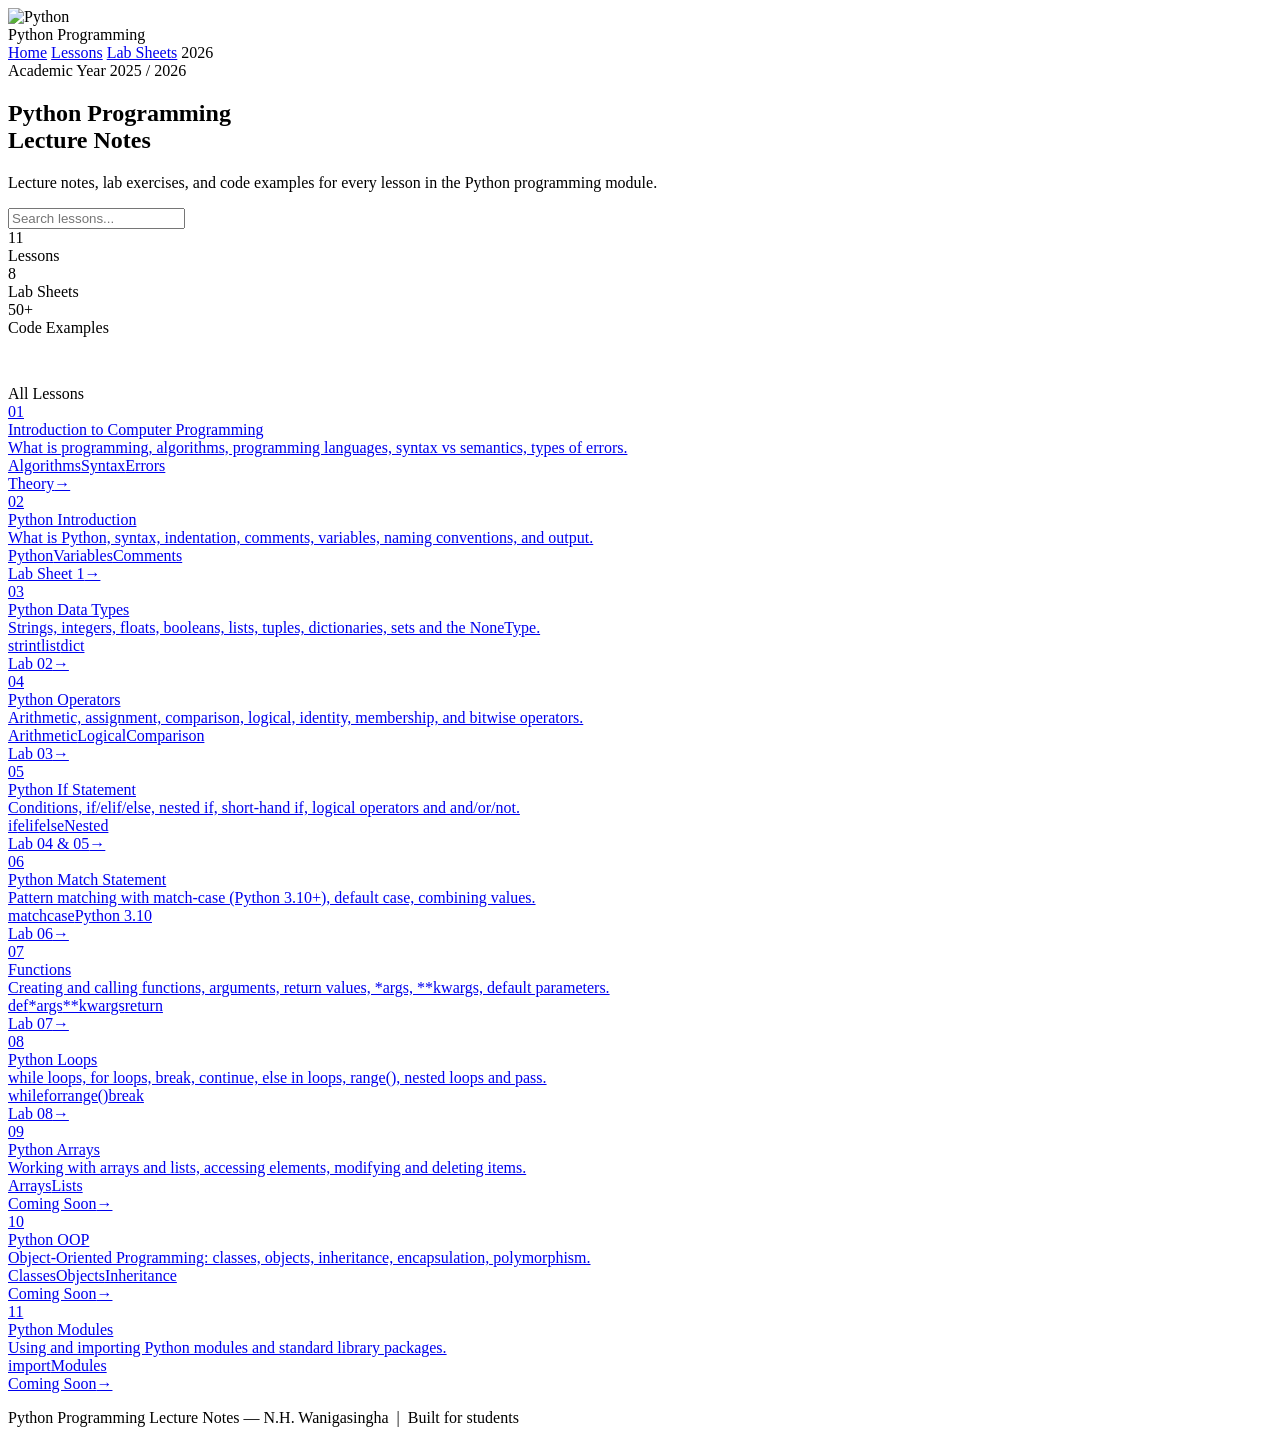
==== index.html @ 67a2b572 "first commit" ====
<!DOCTYPE html>
<html lang="en">
<head>
  <meta charset="UTF-8" /><meta name="viewport" content="width=device-width, initial-scale=1.0" />
  <title>Python Programming Lecture Notes</title>
  <meta name="description" content="Python Programming lecture notes, lab sheets and code examples." />
  <link rel="stylesheet" href="style.css" />
</head>
<body>
  <nav class="navbar">
    <div class="nav-logo">
      <div class="logo-icon"><img src="python-logo.svg" class="py-logo" alt="Python"></div>
      <span>Python Programming</span>
    </div>
    <div class="nav-links">
      <a href="index.html" class="active">Home</a>
      <a href="#topics">Lessons</a>
      <a href="#topics">Lab Sheets</a>
      <span class="nav-badge">2026</span>
    </div>
  </nav>

  <section class="hero">
    <div class="hero-tag">Academic Year 2025 / 2026</div>
    <h1>Python Programming<br/>Lecture Notes</h1>
    <p>Lecture notes, lab exercises, and code examples for every lesson in the Python programming module.</p>
    <div class="search-wrap">
      <input type="text" id="searchInput" placeholder="Search lessons..." oninput="filterCards()" />
    </div>
    <div class="hero-stats">
      <div class="stat"><div class="stat-num">11</div><div class="stat-label">Lessons</div></div>
      <div class="stat"><div class="stat-num">8</div><div class="stat-label">Lab Sheets</div></div>
      <div class="stat"><div class="stat-num">50+</div><div class="stat-label">Code Examples</div></div>
    </div>
  </section>

  <main class="container" id="topics" style="padding-top:3rem;">
    <div class="section-title">All Lessons</div>
    <div class="topics-grid" id="topicsGrid">

      <a href="topic1.html" class="topic-card" data-keywords="introduction programming algorithm syntax semantics errors">
        <div class="card-header"><span class="card-number">01</span></div>
        <div class="card-title">Introduction to Computer Programming</div>
        <div class="card-desc">What is programming, algorithms, programming languages, syntax vs semantics, types of errors.</div>
        <div class="card-tags"><span class="tag">Algorithms</span><span class="tag">Syntax</span><span class="tag">Errors</span></div>
        <div class="card-footer"><span class="card-meta"><span class="dot dot-green"></span> Theory</span><span class="card-arrow">→</span></div>
      </a>

      <a href="topic2.html" class="topic-card" data-keywords="python introduction syntax indentation comments variables">
        <div class="card-header"><span class="card-number">02</span></div>
        <div class="card-title">Python Introduction</div>
        <div class="card-desc">What is Python, syntax, indentation, comments, variables, naming conventions, and output.</div>
        <div class="card-tags"><span class="tag">Python</span><span class="tag">Variables</span><span class="tag">Comments</span></div>
        <div class="card-footer"><span class="card-meta"><span class="dot dot-green"></span> Lab Sheet 1</span><span class="card-arrow">→</span></div>
      </a>

      <a href="topic3.html" class="topic-card" data-keywords="data types string int float bool list tuple dict set">
        <div class="card-header"><span class="card-number">03</span></div>
        <div class="card-title">Python Data Types</div>
        <div class="card-desc">Strings, integers, floats, booleans, lists, tuples, dictionaries, sets and the NoneType.</div>
        <div class="card-tags"><span class="tag">str</span><span class="tag">int</span><span class="tag">list</span><span class="tag">dict</span></div>
        <div class="card-footer"><span class="card-meta"><span class="dot dot-green"></span> Lab 02</span><span class="card-arrow">→</span></div>
      </a>

      <a href="topic4.html" class="topic-card" data-keywords="operators arithmetic assignment comparison logical bitwise">
        <div class="card-header"><span class="card-number">04</span></div>
        <div class="card-title">Python Operators</div>
        <div class="card-desc">Arithmetic, assignment, comparison, logical, identity, membership, and bitwise operators.</div>
        <div class="card-tags"><span class="tag">Arithmetic</span><span class="tag">Logical</span><span class="tag">Comparison</span></div>
        <div class="card-footer"><span class="card-meta"><span class="dot dot-green"></span> Lab 03</span><span class="card-arrow">→</span></div>
      </a>

      <a href="topic5.html" class="topic-card" data-keywords="if statement elif else nested conditions shorthand">
        <div class="card-header"><span class="card-number">05</span></div>
        <div class="card-title">Python If Statement</div>
        <div class="card-desc">Conditions, if/elif/else, nested if, short-hand if, logical operators and and/or/not.</div>
        <div class="card-tags"><span class="tag">if</span><span class="tag">elif</span><span class="tag">else</span><span class="tag">Nested</span></div>
        <div class="card-footer"><span class="card-meta"><span class="dot dot-green"></span> Lab 04 &amp; 05</span><span class="card-arrow">→</span></div>
      </a>

      <a href="topic6.html" class="topic-card" data-keywords="match statement case switch pattern python 3.10">
        <div class="card-header"><span class="card-number">06</span></div>
        <div class="card-title">Python Match Statement</div>
        <div class="card-desc">Pattern matching with match-case (Python 3.10+), default case, combining values.</div>
        <div class="card-tags"><span class="tag">match</span><span class="tag">case</span><span class="tag">Python 3.10</span></div>
        <div class="card-footer"><span class="card-meta"><span class="dot dot-green"></span> Lab 06</span><span class="card-arrow">→</span></div>
      </a>

      <a href="topic7.html" class="topic-card" data-keywords="functions def arguments parameters return kwargs args">
        <div class="card-header"><span class="card-number">07</span></div>
        <div class="card-title">Functions</div>
        <div class="card-desc">Creating and calling functions, arguments, return values, *args, **kwargs, default parameters.</div>
        <div class="card-tags"><span class="tag">def</span><span class="tag">*args</span><span class="tag">**kwargs</span><span class="tag">return</span></div>
        <div class="card-footer"><span class="card-meta"><span class="dot dot-green"></span> Lab 07</span><span class="card-arrow">→</span></div>
      </a>

      <a href="topic8.html" class="topic-card" data-keywords="loops while for break continue range nested pass">
        <div class="card-header"><span class="card-number">08</span></div>
        <div class="card-title">Python Loops</div>
        <div class="card-desc">while loops, for loops, break, continue, else in loops, range(), nested loops and pass.</div>
        <div class="card-tags"><span class="tag">while</span><span class="tag">for</span><span class="tag">range()</span><span class="tag">break</span></div>
        <div class="card-footer"><span class="card-meta"><span class="dot dot-green"></span> Lab 08</span><span class="card-arrow">→</span></div>
      </a>

      <a href="topic9.html" class="topic-card" data-keywords="arrays python lists access modify delete">
        <div class="card-header"><span class="card-number">09</span></div>
        <div class="card-title">Python Arrays</div>
        <div class="card-desc">Working with arrays and lists, accessing elements, modifying and deleting items.</div>
        <div class="card-tags"><span class="tag">Arrays</span><span class="tag">Lists</span></div>
        <div class="card-footer"><span class="card-meta"><span class="dot dot-blue"></span> Coming Soon</span><span class="card-arrow">→</span></div>
      </a>

      <a href="topic10.html" class="topic-card" data-keywords="oop object oriented programming class object inheritance">
        <div class="card-header"><span class="card-number">10</span></div>
        <div class="card-title">Python OOP</div>
        <div class="card-desc">Object-Oriented Programming: classes, objects, inheritance, encapsulation, polymorphism.</div>
        <div class="card-tags"><span class="tag">Classes</span><span class="tag">Objects</span><span class="tag">Inheritance</span></div>
        <div class="card-footer"><span class="card-meta"><span class="dot dot-blue"></span> Coming Soon</span><span class="card-arrow">→</span></div>
      </a>

      <a href="topic11.html" class="topic-card" data-keywords="modules libraries import packages standard library">
        <div class="card-header"><span class="card-number">11</span></div>
        <div class="card-title">Python Modules</div>
        <div class="card-desc">Using and importing Python modules and standard library packages.</div>
        <div class="card-tags"><span class="tag">import</span><span class="tag">Modules</span></div>
        <div class="card-footer"><span class="card-meta"><span class="dot dot-blue"></span> Coming Soon</span><span class="card-arrow">→</span></div>
      </a>

    </div>
  </main>

  <footer><p>Python Programming Lecture Notes &mdash; N.H. Wanigasingha &nbsp;|&nbsp; Built for students</p></footer>
  <script>
    function filterCards() {
      const q = document.getElementById('searchInput').value.toLowerCase();
      document.querySelectorAll('.topic-card').forEach(card => {
        const text = (card.innerText + card.dataset.keywords).toLowerCase();
        card.style.display = text.includes(q) ? '' : 'none';
      });
    }
  </script>
</body>
</html>
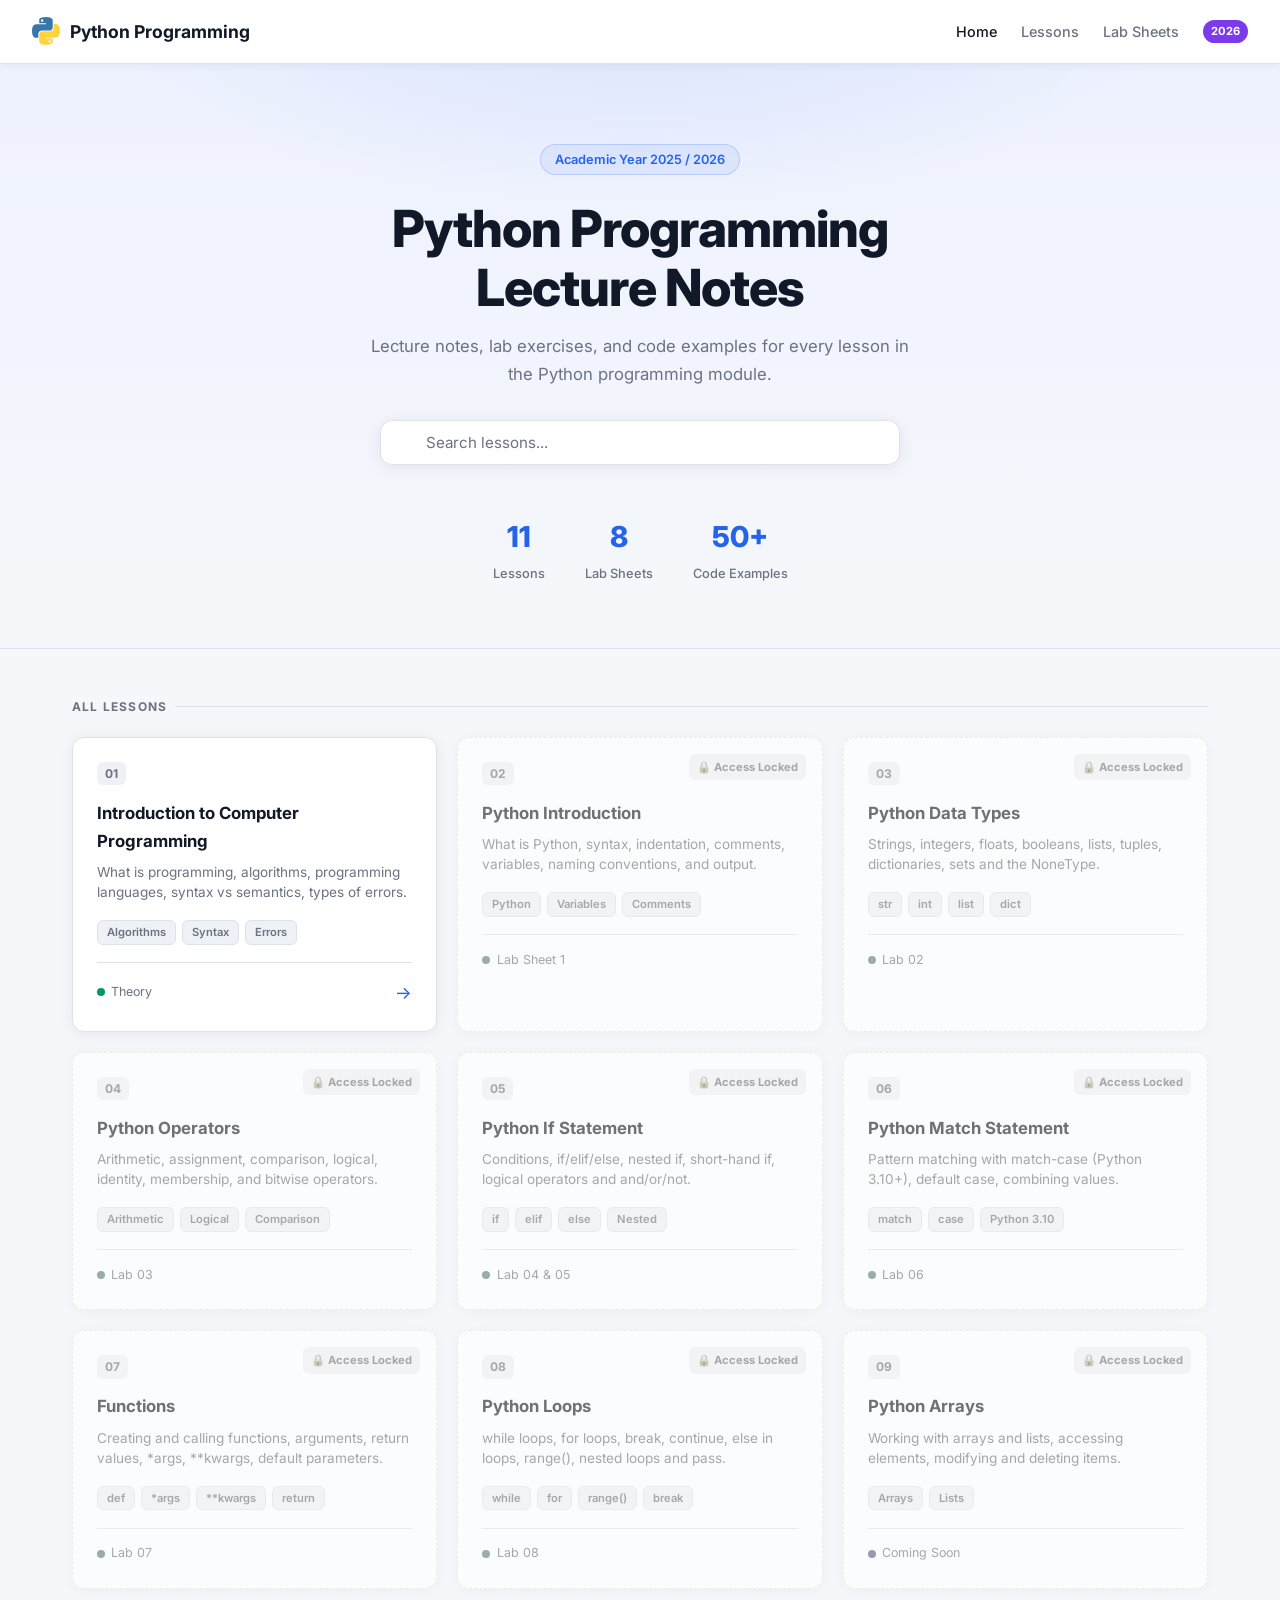
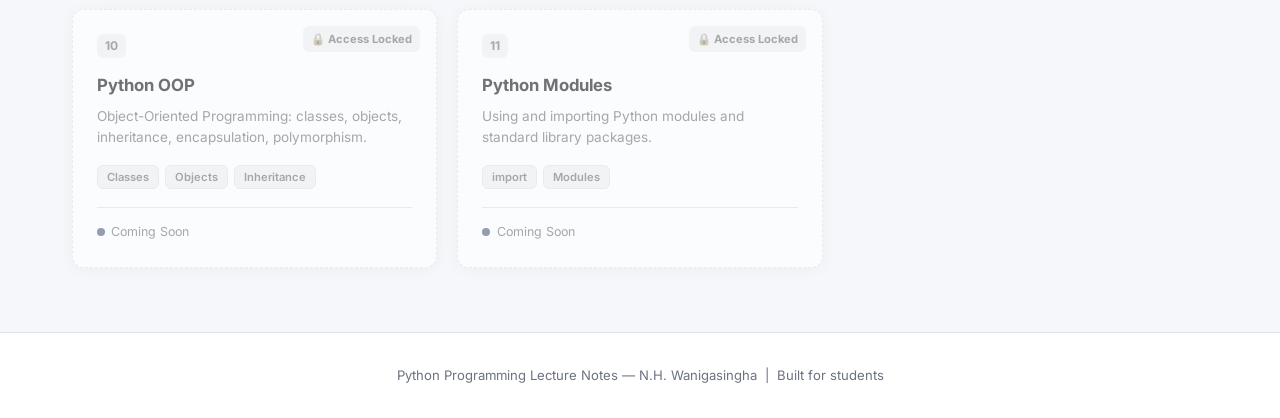
==== commit d363c74a: "Initial commit with lesson locking system" ====
--- a/index.html
+++ b/index.html
@@ -5,6 +5,7 @@
   <title>Python Programming Lecture Notes</title>
   <meta name="description" content="Python Programming lecture notes, lab sheets and code examples." />
   <link rel="stylesheet" href="style.css" />
+  <script src="config.js"></script>
 </head>
 <body>
   <nav class="navbar">
@@ -138,6 +139,21 @@
         card.style.display = text.includes(q) ? '' : 'none';
       });
     }
+
+    // Lesson Locking Logic
+    document.addEventListener('DOMContentLoaded', () => {
+      if (LECTURE_CONFIG.enableAll) return;
+      
+      const cards = document.querySelectorAll('.topic-card');
+      cards.forEach(card => {
+        const lessonNum = parseInt(card.querySelector('.card-number').textContent);
+        if (lessonNum > LECTURE_CONFIG.maxUnlockedLesson) {
+          card.classList.add('locked');
+          card.href = '#';
+          card.insertAdjacentHTML('afterbegin', '<div class="lock-overlay"><span>🔒 Access Locked</span></div>');
+        }
+      });
+    });
   </script>
 </body>
 </html>
--- a/style.css
+++ b/style.css
@@ -0,0 +1,395 @@
+/* ============================================
+   Programming Lecture Notes — Light Theme
+   ============================================ */
+
+@import url('https://fonts.googleapis.com/css2?family=Inter:wght@300;400;500;600;700;800&family=Fira+Code:wght@400;500&display=swap');
+
+:root {
+  --bg:         #f5f7fa;
+  --bg2:        #ffffff;
+  --bg3:        #eef1f6;
+  --border:     #dde2ea;
+  --accent:     #2563eb;
+  --accent2:    #7c3aed;
+  --accent3:    #059669;
+  --text:       #111827;
+  --text-muted: #6b7280;
+  --card-bg:    #ffffff;
+  --code-bg:    #f8fafc;
+  --danger:     #dc2626;
+  --warning:    #d97706;
+  --success:    #059669;
+  --radius:     12px;
+  --shadow:     0 2px 16px rgba(0,0,0,0.07);
+}
+
+*, *::before, *::after { box-sizing: border-box; margin: 0; padding: 0; }
+html { scroll-behavior: smooth; }
+body {
+  font-family: 'Inter', sans-serif;
+  background: var(--bg);
+  color: var(--text);
+  line-height: 1.65;
+  min-height: 100vh;
+}
+a { color: var(--accent); text-decoration: none; transition: color 0.2s; }
+a:hover { color: #1d4ed8; }
+
+::-webkit-scrollbar { width: 6px; }
+::-webkit-scrollbar-track { background: var(--bg); }
+::-webkit-scrollbar-thumb { background: var(--border); border-radius: 8px; }
+
+/* ============================================
+   NAVBAR
+   ============================================ */
+.navbar {
+  display: flex;
+  align-items: center;
+  justify-content: space-between;
+  padding: 0 2rem;
+  height: 64px;
+  background: rgba(255,255,255,0.92);
+  border-bottom: 1px solid var(--border);
+  position: sticky;
+  top: 0;
+  z-index: 100;
+  backdrop-filter: blur(12px);
+  box-shadow: 0 1px 8px rgba(0,0,0,0.06);
+}
+.nav-logo {
+  display: flex;
+  align-items: center;
+  gap: 0.6rem;
+  font-size: 1.1rem;
+  font-weight: 700;
+  color: var(--text);
+}
+.nav-logo .logo-icon {
+  width: 28px; height: 28px;
+  display: flex; align-items: center; justify-content: center;
+  flex-shrink: 0;
+}
+.py-logo { width: 28px; height: 28px; display: block; }
+.nav-links { display: flex; gap: 1.5rem; align-items: center; }
+.nav-links a { color: var(--text-muted); font-size: 0.9rem; font-weight: 500; transition: color 0.2s; }
+.nav-links a:hover, .nav-links a.active { color: var(--text); }
+.nav-badge {
+  background: var(--accent2);
+  color: #fff;
+  font-size: 0.7rem;
+  font-weight: 700;
+  padding: 2px 8px;
+  border-radius: 99px;
+}
+
+/* ============================================
+   HERO
+   ============================================ */
+.hero {
+  text-align: center;
+  padding: 5rem 2rem 4rem;
+  position: relative;
+  overflow: hidden;
+  background: linear-gradient(180deg, #eef2ff 0%, #f5f7fa 100%);
+  border-bottom: 1px solid var(--border);
+}
+.hero::before {
+  content: '';
+  position: absolute;
+  inset: 0;
+  background: radial-gradient(ellipse 60% 50% at 50% -10%, rgba(37,99,235,0.10) 0%, transparent 70%);
+  pointer-events: none;
+}
+.hero-tag {
+  display: inline-flex;
+  align-items: center;
+  gap: 6px;
+  background: rgba(37,99,235,0.08);
+  border: 1px solid rgba(37,99,235,0.2);
+  color: var(--accent);
+  font-size: 0.8rem;
+  font-weight: 600;
+  padding: 4px 14px;
+  border-radius: 99px;
+  margin-bottom: 1.5rem;
+}
+.hero h1 {
+  font-size: clamp(2rem, 5vw, 3.2rem);
+  font-weight: 800;
+  line-height: 1.15;
+  letter-spacing: -0.02em;
+  margin-bottom: 1rem;
+  color: var(--text);
+}
+.hero p { color: var(--text-muted); font-size: 1.05rem; max-width: 540px; margin: 0 auto 2rem; }
+.hero-stats { display: flex; justify-content: center; gap: 2.5rem; margin-top: 2.5rem; flex-wrap: wrap; }
+.stat { text-align: center; }
+.stat-num { font-size: 1.8rem; font-weight: 800; color: var(--accent); }
+.stat-label { font-size: 0.8rem; color: var(--text-muted); font-weight: 500; margin-top: 2px; }
+
+/* ============================================
+   SEARCH BAR
+   ============================================ */
+.search-wrap { max-width: 520px; margin: 0 auto 3rem; position: relative; }
+.search-wrap input {
+  width: 100%;
+  background: var(--bg2);
+  border: 1px solid var(--border);
+  color: var(--text);
+  font-family: inherit;
+  font-size: 0.95rem;
+  padding: 0.75rem 1rem 0.75rem 2.8rem;
+  border-radius: var(--radius);
+  outline: none;
+  transition: border-color 0.2s, box-shadow 0.2s;
+  box-shadow: var(--shadow);
+}
+.search-wrap input::placeholder { color: var(--text-muted); }
+.search-wrap input:focus {
+  border-color: var(--accent);
+  box-shadow: 0 0 0 3px rgba(37,99,235,0.12);
+}
+.search-icon { position: absolute; left: 0.85rem; top: 50%; transform: translateY(-50%); color: var(--text-muted); font-size: 1rem; }
+
+/* ============================================
+   TOPIC GRID
+   ============================================ */
+.container { max-width: 1200px; margin: 0 auto; padding: 0 2rem; }
+.section-title {
+  font-size: 0.75rem;
+  font-weight: 700;
+  letter-spacing: 0.1em;
+  text-transform: uppercase;
+  color: var(--text-muted);
+  margin-bottom: 1.25rem;
+  display: flex;
+  align-items: center;
+  gap: 0.5rem;
+}
+.section-title::after { content: ''; flex: 1; height: 1px; background: var(--border); }
+
+.topics-grid {
+  display: grid;
+  grid-template-columns: repeat(auto-fill, minmax(320px, 1fr));
+  gap: 1.25rem;
+  padding-bottom: 4rem;
+}
+
+.topic-card {
+  background: var(--card-bg);
+  border: 1px solid var(--border);
+  border-radius: var(--radius);
+  padding: 1.5rem;
+  transition: border-color 0.25s, transform 0.2s, box-shadow 0.25s;
+  display: block;
+  color: inherit;
+  text-decoration: none;
+  position: relative;
+  overflow: hidden;
+  box-shadow: var(--shadow);
+}
+.topic-card::before {
+  content: '';
+  position: absolute;
+  top: 0; left: 0; right: 0;
+  height: 3px;
+  background: linear-gradient(90deg, var(--accent), var(--accent2));
+  transform: scaleX(0);
+  transform-origin: left;
+  transition: transform 0.3s;
+}
+.topic-card:hover {
+  border-color: rgba(37,99,235,0.35);
+  transform: translateY(-3px);
+  box-shadow: 0 8px 28px rgba(37,99,235,0.12);
+}
+.topic-card:hover::before { transform: scaleX(1); }
+
+.card-header { display: flex; align-items: flex-start; justify-content: space-between; margin-bottom: 0.9rem; }
+.card-icon { width: 44px; height: 44px; border-radius: 10px; display: flex; align-items: center; justify-content: center; font-size: 1.3rem; }
+.card-number { font-size: 0.75rem; font-weight: 700; color: var(--text-muted); background: var(--bg3); padding: 2px 8px; border-radius: 6px; }
+.card-title { font-size: 1.05rem; font-weight: 700; color: var(--text); margin-bottom: 0.4rem; }
+.card-desc { font-size: 0.85rem; color: var(--text-muted); line-height: 1.5; margin-bottom: 1.1rem; }
+.card-tags { display: flex; flex-wrap: wrap; gap: 6px; margin-bottom: 1.1rem; }
+.tag { font-size: 0.7rem; font-weight: 600; padding: 2px 9px; border-radius: 6px; background: var(--bg3); color: var(--text-muted); border: 1px solid var(--border); }
+.card-footer { display: flex; align-items: center; justify-content: space-between; padding-top: 0.9rem; border-top: 1px solid var(--border); }
+.card-meta { font-size: 0.78rem; color: var(--text-muted); display: flex; align-items: center; gap: 0.4rem; }
+.card-arrow { color: var(--accent); font-size: 1.1rem; transition: transform 0.2s; }
+.topic-card:hover .card-arrow { transform: translateX(4px); }
+
+.dot { width: 8px; height: 8px; border-radius: 50%; display: inline-block; }
+.dot-green { background: var(--success); }
+.dot-yellow { background: var(--warning); }
+.dot-blue { background: var(--accent); }
+
+/* Locked State */
+.topic-card.locked {
+  opacity: 0.6;
+  filter: grayscale(0.8);
+  pointer-events: none;
+  cursor: not-allowed;
+  border-style: dashed;
+}
+.topic-card.locked .card-arrow { display: none; }
+.topic-card .lock-overlay {
+  position: absolute;
+  top: 1rem;
+  right: 1rem;
+  background: var(--bg3);
+  padding: 4px 8px;
+  border-radius: 6px;
+  font-size: 0.7rem;
+  font-weight: 700;
+  display: none;
+  align-items: center;
+  gap: 4px;
+  color: var(--text-muted);
+}
+.topic-card.locked .lock-overlay { display: flex; }
+
+
+/* ============================================
+   BREADCRUMB
+   ============================================ */
+.breadcrumb {
+  padding: 0.8rem 2rem;
+  font-size: 0.85rem;
+  color: var(--text-muted);
+  border-bottom: 1px solid var(--border);
+  display: flex;
+  gap: 0.4rem;
+  align-items: center;
+  background: var(--bg2);
+}
+.breadcrumb a { color: var(--text-muted); }
+.breadcrumb a:hover { color: var(--accent); }
+.breadcrumb span { color: var(--text); font-weight: 600; }
+
+/* ============================================
+   TOPIC PAGE LAYOUT
+   ============================================ */
+.topic-layout {
+  display: grid;
+  grid-template-columns: 260px 1fr;
+  min-height: calc(100vh - 65px);
+}
+.sidebar {
+  background: var(--bg2);
+  border-right: 1px solid var(--border);
+  padding: 2rem 1.25rem;
+  position: sticky;
+  top: 64px;
+  height: calc(100vh - 64px);
+  overflow-y: auto;
+}
+.sidebar-title { font-size: 0.7rem; font-weight: 700; text-transform: uppercase; letter-spacing: 0.1em; color: var(--text-muted); margin-bottom: 0.75rem; padding: 0 0.5rem; }
+.sidebar-nav { list-style: none; }
+.sidebar-nav li a { display: block; padding: 0.45rem 0.75rem; border-radius: 8px; font-size: 0.88rem; color: var(--text-muted); transition: background 0.2s, color 0.2s; }
+.sidebar-nav li a:hover, .sidebar-nav li a.active { background: rgba(37,99,235,0.08); color: var(--accent); }
+.sidebar-section { margin-bottom: 1.5rem; }
+.sidebar-divider { height: 1px; background: var(--border); margin: 1rem 0; }
+
+.topic-main { padding: 2.5rem 3rem; max-width: 860px; }
+
+.topic-hero { margin-bottom: 2.5rem; padding-bottom: 2rem; border-bottom: 1px solid var(--border); }
+.topic-hero-tag { display: inline-flex; align-items: center; gap: 6px; font-size: 0.75rem; font-weight: 700; letter-spacing: 0.05em; padding: 3px 12px; border-radius: 99px; margin-bottom: 1rem; }
+.topic-hero h1 { font-size: 2rem; font-weight: 800; letter-spacing: -0.025em; margin-bottom: 0.6rem; color: var(--text); }
+.topic-hero p { color: var(--text-muted); font-size: 1rem; margin-bottom: 1.25rem; max-width: 640px; }
+.topic-meta-row { display: flex; gap: 1.5rem; flex-wrap: wrap; }
+.topic-meta-item { display: flex; align-items: center; gap: 6px; font-size: 0.82rem; color: var(--text-muted); }
+
+.content-section { margin-bottom: 2.5rem; }
+.content-section h2 { font-size: 1.3rem; font-weight: 700; margin-bottom: 1rem; display: flex; align-items: center; gap: 0.5rem; color: var(--text); }
+.content-section h3 { font-size: 1.05rem; font-weight: 600; margin: 1.5rem 0 0.5rem; color: var(--accent); }
+.content-section p { color: var(--text-muted); margin-bottom: 0.85rem; font-size: 0.95rem; }
+.content-section ul, .content-section ol { padding-left: 1.5rem; margin-bottom: 0.85rem; }
+.content-section li { color: var(--text-muted); font-size: 0.95rem; margin-bottom: 0.35rem; }
+
+/* Tables in content */
+.content-section table { width: 100%; border-collapse: collapse; margin: 1rem 0; font-size: 0.88rem; }
+.content-section th { background: var(--bg3); color: var(--text); font-weight: 700; padding: 0.6rem 1rem; text-align: left; border: 1px solid var(--border); }
+.content-section td { padding: 0.55rem 1rem; border: 1px solid var(--border); color: var(--text-muted); }
+.content-section tr:nth-child(even) td { background: var(--bg); }
+
+/* ============================================
+   CODE BLOCKS
+   ============================================ */
+.code-block {
+  background: var(--code-bg);
+  border: 1px solid var(--border);
+  border-radius: 10px;
+  overflow: hidden;
+  margin: 1.25rem 0;
+  font-family: 'Fira Code', monospace;
+  font-size: 0.87rem;
+}
+.code-header {
+  display: flex;
+  align-items: center;
+  justify-content: space-between;
+  padding: 0.6rem 1rem;
+  background: var(--bg3);
+  border-bottom: 1px solid var(--border);
+}
+.code-lang { font-size: 0.72rem; font-weight: 700; color: var(--text-muted); text-transform: uppercase; letter-spacing: 0.08em; }
+.code-copy { background: none; border: 1px solid var(--border); color: var(--text-muted); font-size: 0.72rem; padding: 2px 10px; border-radius: 6px; cursor: pointer; transition: all 0.2s; font-family: inherit; }
+.code-copy:hover { background: var(--border); color: var(--text); }
+.code-block pre { padding: 1.25rem; overflow-x: auto; color: #1e293b; line-height: 1.7; }
+
+/* ============================================
+   CALLOUT BOXES
+   ============================================ */
+.callout { display: flex; gap: 0.85rem; padding: 1rem 1.25rem; border-radius: 10px; margin: 1.25rem 0; font-size: 0.9rem; }
+.callout-info { background: rgba(37,99,235,0.06); border-left: 3px solid var(--accent); }
+.callout-warn { background: rgba(217,119,6,0.07); border-left: 3px solid var(--warning); }
+.callout-success { background: rgba(5,150,105,0.07); border-left: 3px solid var(--success); }
+.callout-icon { flex-shrink: 0; width: 18px; height: 18px; border-radius: 50%; display: inline-flex; align-items: center; justify-content: center; font-size: 0.65rem; font-weight: 800; color: white; margin-top: 1px; }
+.callout-info .callout-icon { background: var(--accent); }
+.callout-warn .callout-icon { background: var(--warning); }
+.callout-success .callout-icon { background: var(--success); }
+.callout p { margin: 0; color: var(--text-muted); }
+
+/* ============================================
+   LAB SHEET
+   ============================================ */
+.lab-sheet { background: var(--bg); border: 1px solid var(--border); border-radius: var(--radius); padding: 1.75rem; margin: 1.5rem 0; }
+.lab-sheet-header { display: flex; align-items: center; gap: 0.75rem; margin-bottom: 1.25rem; }
+.lab-num { background: linear-gradient(135deg, var(--accent), var(--accent2)); color: white; font-weight: 800; font-size: 0.9rem; width: 36px; height: 36px; border-radius: 8px; display: flex; align-items: center; justify-content: center; flex-shrink: 0; }
+.lab-title { font-size: 1.05rem; font-weight: 700; color: var(--text); }
+.lab-subtitle { font-size: 0.82rem; color: var(--text-muted); }
+.lab-tasks { list-style: none; display: flex; flex-direction: column; gap: 0.75rem; }
+.lab-task { display: flex; align-items: flex-start; gap: 0.75rem; background: var(--bg2); border: 1px solid var(--border); border-radius: 8px; padding: 0.85rem 1rem; overflow: hidden; }
+.task-num { background: var(--bg3); color: var(--accent); font-size: 0.72rem; font-weight: 700; min-width: 32px; height: auto; padding: 3px 6px; border-radius: 6px; display: flex; align-items: center; justify-content: center; flex-shrink: 0; border: 1px solid var(--border); white-space: nowrap; }
+.task-text { font-size: 0.9rem; color: var(--text-muted); flex: 1; min-width: 0; word-break: break-word; }
+
+/* ============================================
+   TOPIC NAV BUTTONS
+   ============================================ */
+.topic-nav { display: flex; justify-content: space-between; gap: 1rem; margin-top: 3rem; padding-top: 2rem; border-top: 1px solid var(--border); }
+.topic-nav-btn { display: flex; align-items: center; gap: 0.6rem; background: var(--bg2); border: 1px solid var(--border); border-radius: 10px; padding: 0.85rem 1.25rem; transition: border-color 0.2s, transform 0.2s, box-shadow 0.2s; flex: 1; max-width: 260px; color: var(--text); font-size: 0.88rem; box-shadow: var(--shadow); }
+.topic-nav-btn:hover { border-color: var(--accent); transform: translateY(-2px); box-shadow: 0 4px 16px rgba(37,99,235,0.12); color: var(--text); }
+.topic-nav-btn.next { margin-left: auto; text-align: right; flex-direction: row-reverse; }
+.topic-nav-label { font-size: 0.73rem; color: var(--text-muted); display: block; margin-bottom: 2px; }
+.topic-nav-title { font-weight: 600; }
+
+/* ============================================
+   FOOTER
+   ============================================ */
+footer { text-align: center; padding: 2rem; border-top: 1px solid var(--border); color: var(--text-muted); font-size: 0.82rem; background: var(--bg2); }
+
+/* ============================================
+   RESPONSIVE
+   ============================================ */
+@media (max-width: 900px) {
+  .topic-layout { grid-template-columns: 1fr; }
+  .sidebar { display: none; }
+  .topic-main { padding: 1.5rem 1.25rem; }
+}
+@media (max-width: 600px) {
+  .hero { padding: 3rem 1.25rem 2.5rem; }
+  .topics-grid { grid-template-columns: 1fr; }
+  .container { padding: 0 1.25rem; }
+  .nav-links { display: none; }
+  .topic-nav { flex-direction: column; }
+  .topic-nav-btn { max-width: 100%; }
+}
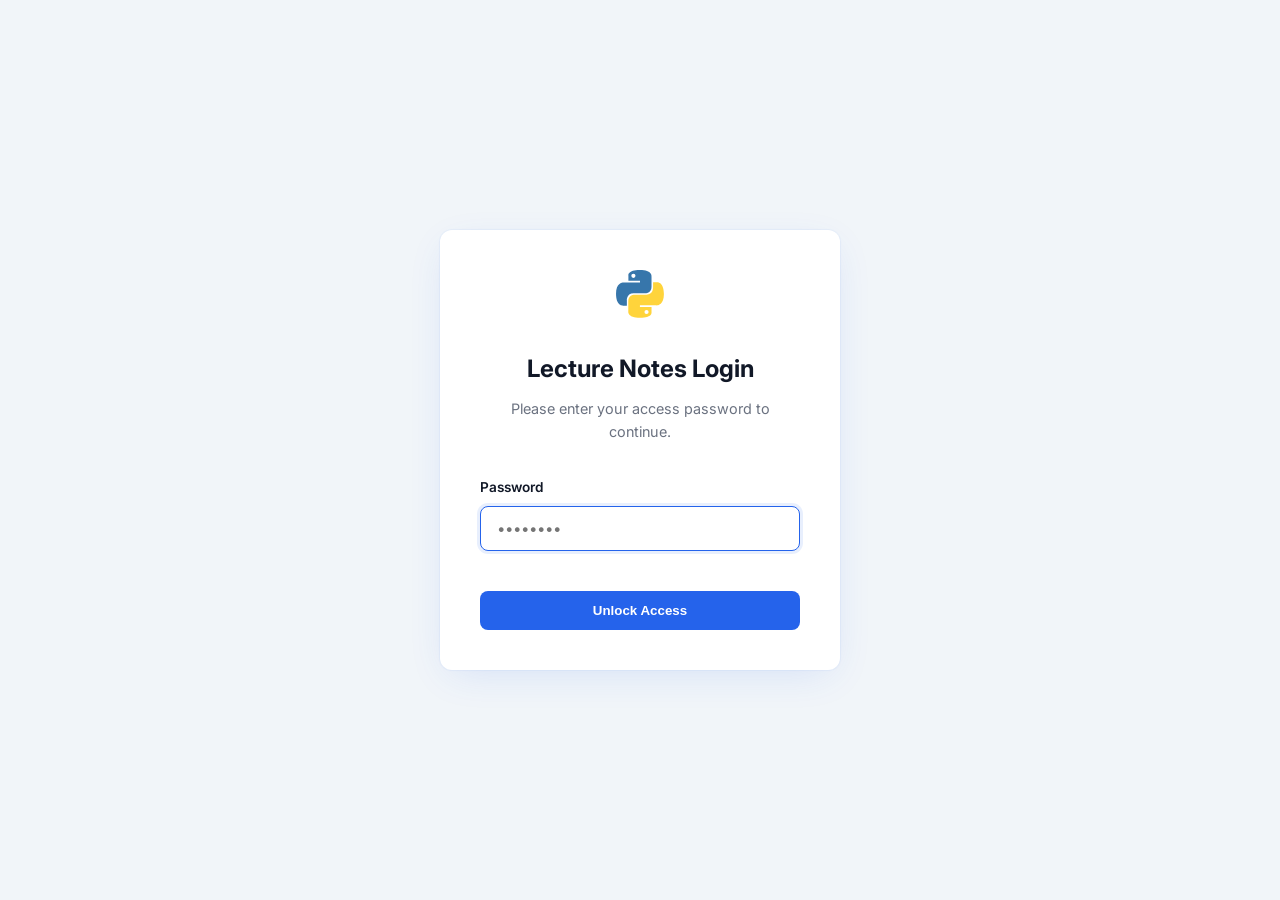
==== commit c8f5a771: "Add dual-level authentication system (Student/Admin)" ====
--- a/index.html
+++ b/index.html
@@ -6,6 +6,7 @@
   <meta name="description" content="Python Programming lecture notes, lab sheets and code examples." />
   <link rel="stylesheet" href="style.css" />
   <script src="config.js"></script>
+  <script src="auth.js"></script>
 </head>
 <body>
   <nav class="navbar">
@@ -18,6 +19,7 @@
       <a href="#topics">Lessons</a>
       <a href="#topics">Lab Sheets</a>
       <span class="nav-badge">2026</span>
+      <button class="btn-logout" onclick="Auth.logout()">Logout</button>
     </div>
   </nav>
 
--- a/style.css
+++ b/style.css
@@ -247,6 +247,8 @@
 }
 .topic-card.locked .lock-overlay { display: flex; }
 
+.btn-logout { background: none; border: 1px solid #e2e8f0; padding: 6px 12px; border-radius: 6px; font-size: 0.8rem; font-weight: 500; cursor: pointer; color: var(--text-muted); transition: all 0.2s; }
+.btn-logout:hover { background: #fee2e2; color: #dc2626; border-color: #fca5a5; }
 
 /* ============================================
    BREADCRUMB
